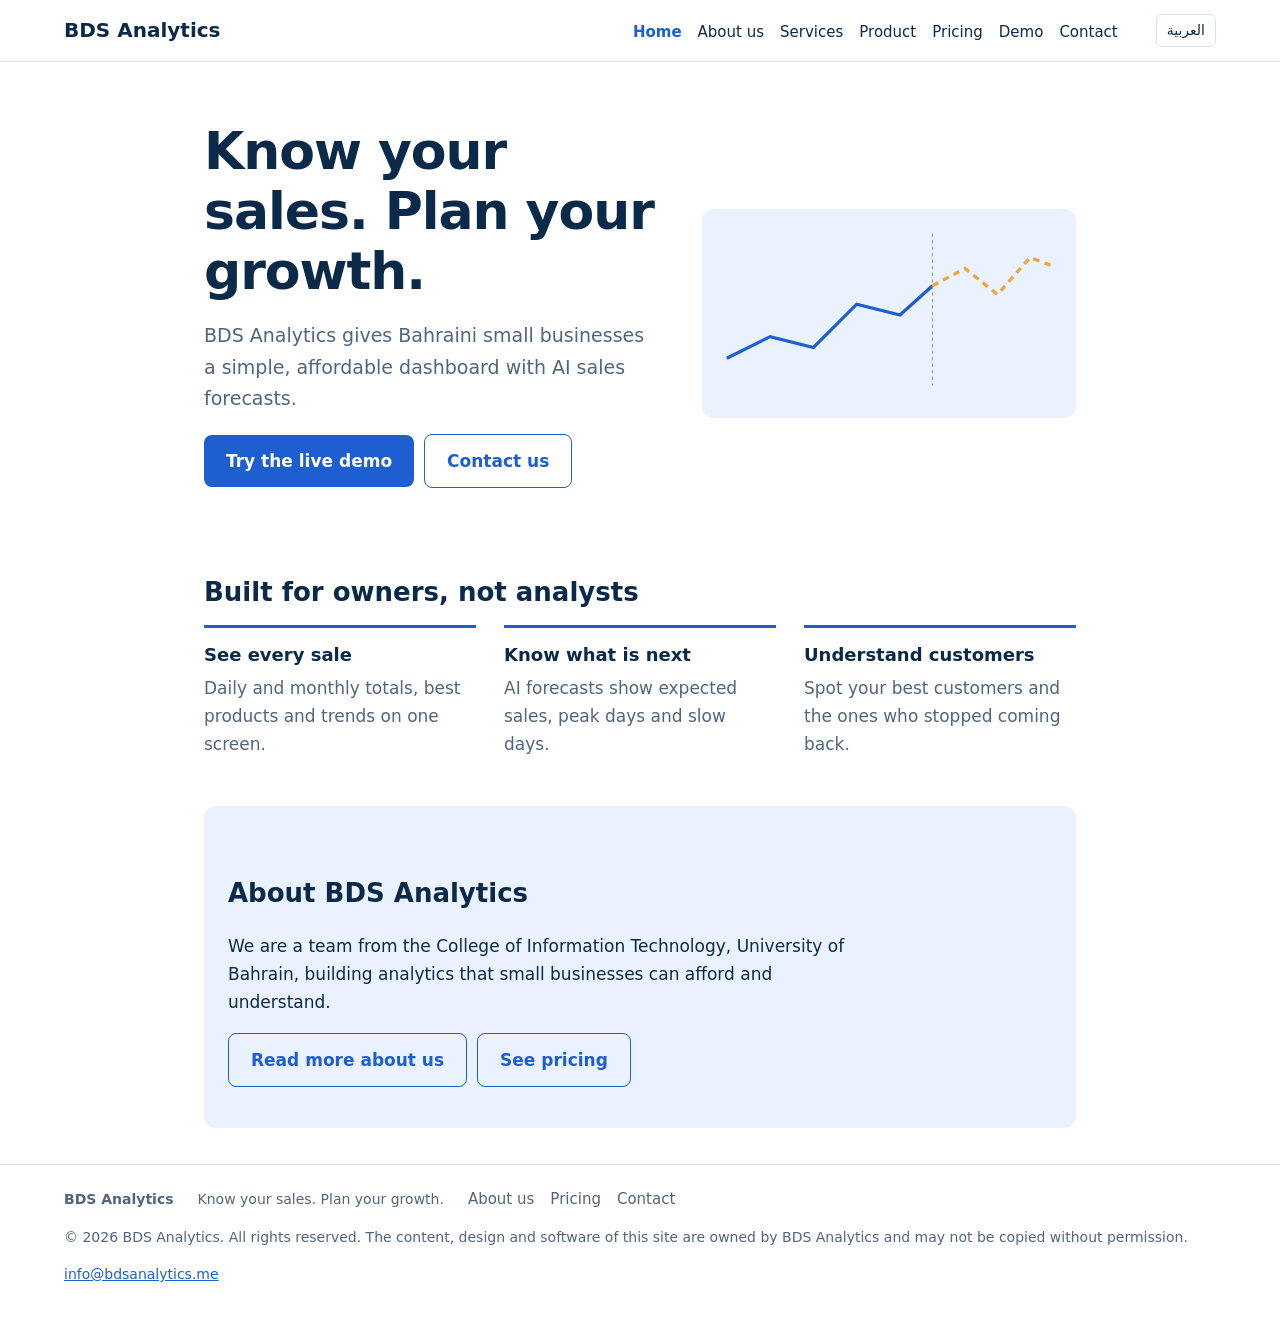
==== index.html @ bbf2737b "Add BDS website" ====
<!doctype html><html lang="en"><head><meta charset="utf-8"><meta name="viewport" content="width=device-width,initial-scale=1"><title>BDS Analytics</title><meta name="description" content="Affordable sales analytics and AI forecasting for Bahraini small businesses."><link rel="stylesheet" href="assets/style.css"></head><body><header><a class="logo" href="index.html">BDS Analytics</a><nav><a href="index.html" data-i="home" aria-current=page></a><a href="about.html" data-i="about"></a><a href="services.html" data-i="services"></a><a href="features.html" data-i="features"></a><a href="pricing.html" data-i="pricing"></a><a href="demo.html" data-i="demo"></a><a href="contact.html" data-i="contact"></a></nav><button id="lang"></button></header><main><section class="hero"><div><h1 data-i="h1"></h1><p class="lead" data-i="h1s"></p><p><a class="btn" href="demo.html" data-i="tryDemo"></a><a class="btn alt" href="contact.html" data-i="contactUs"></a></p></div><div class="chart" dir="ltr"><svg viewBox="0 0 320 160" role="img" aria-label="Sales forecast: actual sales in blue, forecast dashed in amber"><path d="M10 125 L50 105 L90 115 L130 75 L170 85 L200 58" fill="none" stroke="#1d5fd0" stroke-width="3"/><path d="M200 58 L230 42 L260 66 L290 32 L312 40" fill="none" stroke="#f2a33a" stroke-width="3" stroke-dasharray="6 5"/><line x1="200" y1="10" x2="200" y2="150" stroke="#8aa0b8" stroke-dasharray="3 3"/></svg></div></section><h2 data-i="whatH"></h2><div class="grid"><div><h3 data-i="f1t"></h3><p data-i="f1d"></p></div><div><h3 data-i="f2t"></h3><p data-i="f2d"></p></div><div><h3 data-i="f3t"></h3><p data-i="f3d"></p></div></div><section class="about"><h2 data-i="aboutT"></h2><p data-i="aboutTeaser"></p><p><a class="btn alt" href="about.html" data-i="readMore"></a><a class="btn alt" href="pricing.html" data-i="seePrice"></a></p></section></main><footer><div class="foot"><strong>BDS Analytics</strong><span data-i="tag"></span><nav><a href="about.html" data-i="about"></a><a href="pricing.html" data-i="pricing"></a><a href="contact.html" data-i="contact"></a></nav></div><p>&copy; 2026 BDS Analytics. <span data-i="rights"></span> <span data-i="copyNote"></span></p><p><a href="mailto:info@bdsanalytics.me">info@bdsanalytics.me</a></p></footer><script src="assets/app.js"></script></body></html>
---- assets/style.css ----
*{box-sizing:border-box}:root{--ink:#0b2a4a;--blue:#1d5fd0;--sky:#eaf2ff;--amber:#f2a33a;--bg:#fff;--mut:#51657d;--line:#d7e3f4}
@media(prefers-color-scheme:dark){:root{--ink:#e8f0fb;--blue:#6aa3ff;--sky:#12233a;--bg:#0b1624;--mut:#9fb2c8;--line:#23364e}}
body{margin:0;font:17px/1.65 "Segoe UI",Tahoma,system-ui,sans-serif;color:var(--ink);background:var(--bg)}a{color:var(--blue)}
header{display:flex;flex-wrap:wrap;gap:10px 22px;align-items:center;padding:14px 5vw;border-bottom:1px solid var(--line)}
.logo{font-weight:700;font-size:20px;color:var(--ink);text-decoration:none;margin-inline-end:auto}
nav a{margin-inline-end:16px;color:var(--ink);text-decoration:none;font-size:15px}nav a[aria-current]{color:var(--blue);font-weight:700}
#lang{background:none;border:1px solid var(--line);border-radius:6px;padding:4px 10px;color:var(--ink);cursor:pointer;font:inherit;font-size:14px}
main{max-width:1000px;margin:auto;padding:36px 5vw}.hero{display:grid;grid-template-columns:1.1fr .9fr;gap:40px;align-items:center;padding:24px 0}
h1{font-size:clamp(32px,5vw,52px);line-height:1.15;margin:0 0 16px;letter-spacing:-.02em}h2{font-size:26px;margin:42px 0 12px}h3{margin:0 0 4px;font-size:18px}
.lead{color:var(--mut);font-size:19px;max-width:55ch}.btn{display:inline-block;background:var(--blue);color:#fff;padding:12px 22px;border-radius:8px;text-decoration:none;font:inherit;font-weight:600;border:0;cursor:pointer;margin-inline-end:10px}
.btn.alt{background:none;color:var(--blue);border:1px solid var(--blue)}.chart{width:100%;background:var(--sky);border-radius:12px;padding:14px}
.grid{display:grid;grid-template-columns:repeat(auto-fit,minmax(230px,1fr));gap:28px}.grid div{border-top:3px solid var(--blue);padding-top:12px}.grid p{margin:0;color:var(--mut)}
ul{padding-inline-start:20px}form{display:grid;gap:12px;max-width:460px}input,textarea{font:inherit;padding:10px;border:1px solid var(--line);border-radius:8px;background:var(--bg);color:var(--ink)}
footer{border-top:1px solid var(--line);padding:22px 5vw;color:var(--mut);font-size:14px}
a:focus-visible,button:focus-visible,input:focus-visible,textarea:focus-visible{outline:3px solid var(--amber);outline-offset:2px}
@media(max-width:760px){.hero{grid-template-columns:1fr}}
.plans{display:grid;grid-template-columns:repeat(auto-fit,minmax(250px,1fr));gap:20px;margin-top:24px}.plan{border:1px solid var(--line);border-radius:12px;padding:22px}.plan.pop{border:2px solid var(--blue)}
.plan h3{font-size:20px}.price{font-size:34px;font-weight:700;margin:8px 0}.price small{font-size:15px;font-weight:400;color:var(--mut)}.plan ul{color:var(--mut);margin:14px 0 18px}.badge{color:var(--blue);font-weight:700;font-size:14px}
.tg{background:none;border:1px solid var(--blue);color:var(--blue);border-radius:8px;padding:8px 16px;font:inherit;cursor:pointer}.tg[aria-pressed=true]{background:var(--blue);color:#fff}
.foot{display:flex;flex-wrap:wrap;gap:8px 24px;align-items:center;margin-bottom:10px}.foot nav a{color:var(--mut)}.about{margin-top:48px;padding:24px;background:var(--sky);border-radius:12px}.about p{max-width:60ch}
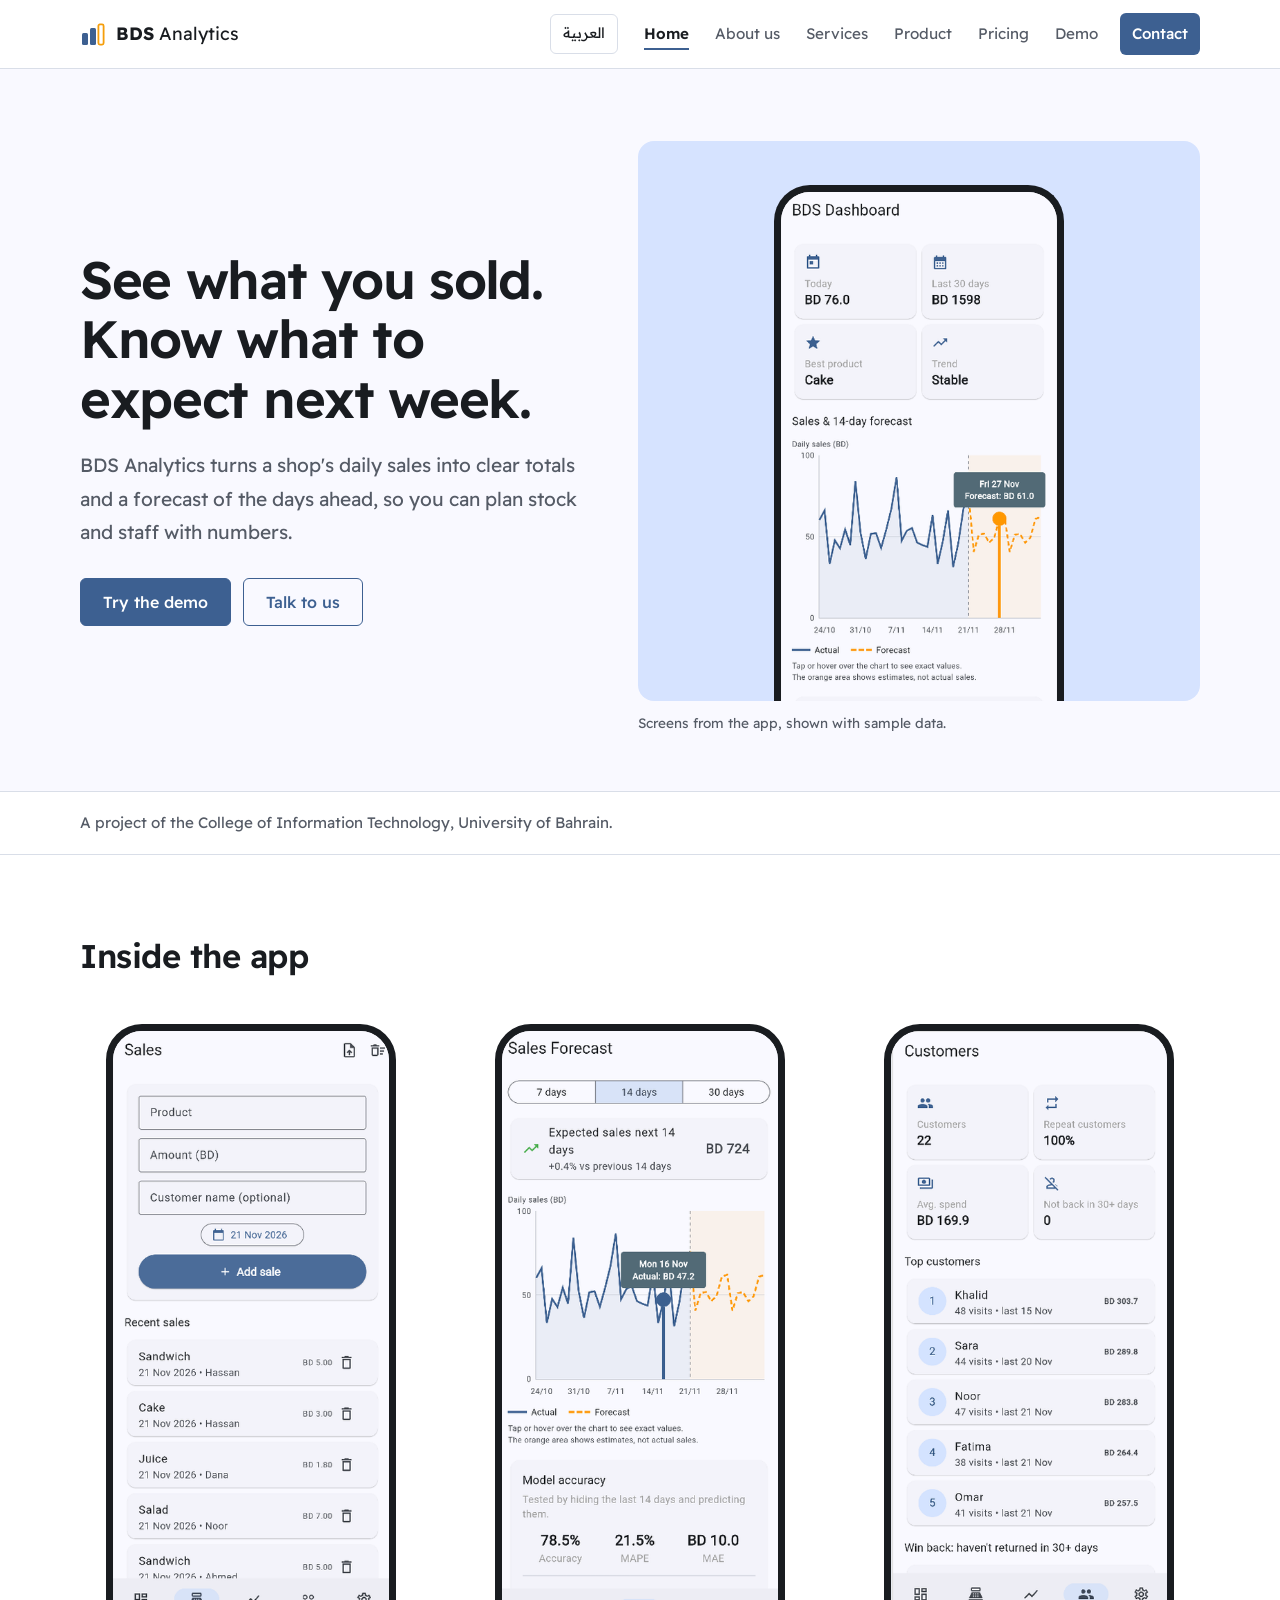
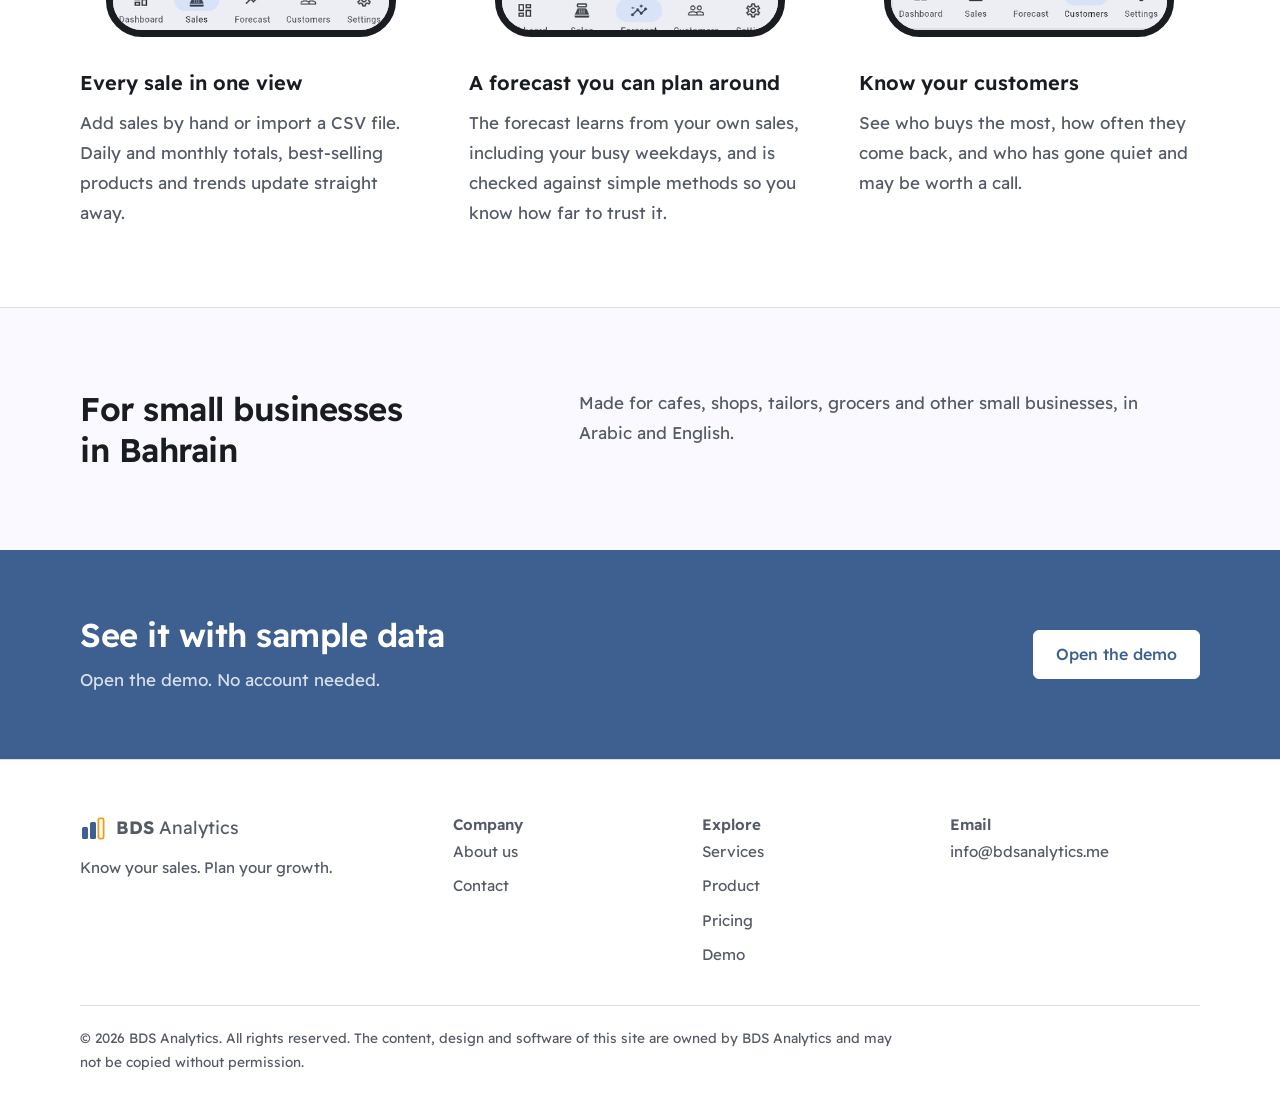
==== commit 88ef4151: "redesign" ====
--- a/index.html
+++ b/index.html
@@ -1 +1,44 @@
-<!doctype html><html lang="en"><head><meta charset="utf-8"><meta name="viewport" content="width=device-width,initial-scale=1"><title>BDS Analytics</title><meta name="description" content="Affordable sales analytics and AI forecasting for Bahraini small businesses."><link rel="stylesheet" href="assets/style.css"></head><body><header><a class="logo" href="index.html">BDS Analytics</a><nav><a href="index.html" data-i="home" aria-current=page></a><a href="about.html" data-i="about"></a><a href="services.html" data-i="services"></a><a href="features.html" data-i="features"></a><a href="pricing.html" data-i="pricing"></a><a href="demo.html" data-i="demo"></a><a href="contact.html" data-i="contact"></a></nav><button id="lang"></button></header><main><section class="hero"><div><h1 data-i="h1"></h1><p class="lead" data-i="h1s"></p><p><a class="btn" href="demo.html" data-i="tryDemo"></a><a class="btn alt" href="contact.html" data-i="contactUs"></a></p></div><div class="chart" dir="ltr"><svg viewBox="0 0 320 160" role="img" aria-label="Sales forecast: actual sales in blue, forecast dashed in amber"><path d="M10 125 L50 105 L90 115 L130 75 L170 85 L200 58" fill="none" stroke="#1d5fd0" stroke-width="3"/><path d="M200 58 L230 42 L260 66 L290 32 L312 40" fill="none" stroke="#f2a33a" stroke-width="3" stroke-dasharray="6 5"/><line x1="200" y1="10" x2="200" y2="150" stroke="#8aa0b8" stroke-dasharray="3 3"/></svg></div></section><h2 data-i="whatH"></h2><div class="grid"><div><h3 data-i="f1t"></h3><p data-i="f1d"></p></div><div><h3 data-i="f2t"></h3><p data-i="f2d"></p></div><div><h3 data-i="f3t"></h3><p data-i="f3d"></p></div></div><section class="about"><h2 data-i="aboutT"></h2><p data-i="aboutTeaser"></p><p><a class="btn alt" href="about.html" data-i="readMore"></a><a class="btn alt" href="pricing.html" data-i="seePrice"></a></p></section></main><footer><div class="foot"><strong>BDS Analytics</strong><span data-i="tag"></span><nav><a href="about.html" data-i="about"></a><a href="pricing.html" data-i="pricing"></a><a href="contact.html" data-i="contact"></a></nav></div><p>&copy; 2026 BDS Analytics. <span data-i="rights"></span> <span data-i="copyNote"></span></p><p><a href="mailto:info@bdsanalytics.me">info@bdsanalytics.me</a></p></footer><script src="assets/app.js"></script></body></html>+<!doctype html><html lang="en" dir="ltr"><head><meta charset="utf-8"><meta name="viewport" content="width=device-width,initial-scale=1">
+<title>BDS Analytics | Sales analytics and forecasting for small businesses in Bahrain</title>
+<meta name="description" content="BDS Analytics gives small businesses in Bahrain a simple sales dashboard with AI forecasting, in Arabic and English.">
+<meta name="theme-color" content="#3D6091">
+<meta property="og:title" content="BDS Analytics | Sales analytics and forecasting for small businesses in Bahrain"><meta property="og:description" content="BDS Analytics gives small businesses in Bahrain a simple sales dashboard with AI forecasting, in Arabic and English."><meta property="og:type" content="website"><meta property="og:url" content="https://bdsanalytics.me/">
+<link rel="icon" href="data:image/svg+xml,%3Csvg xmlns='http://www.w3.org/2000/svg' viewBox='0 0 26 26'%3E%3Crect x='2' y='12' width='6' height='12' rx='1.5' fill='%233D6091'/%3E%3Crect x='10' y='7' width='6' height='17' rx='1.5' fill='%233D6091'/%3E%3Crect x='18.4' y='3.4' width='5.2' height='20.2' rx='1.5' fill='none' stroke='%23F59E0B' stroke-width='1.8'/%3E%3C/svg%3E">
+<link rel="preconnect" href="https://fonts.googleapis.com"><link rel="preconnect" href="https://fonts.gstatic.com" crossorigin>
+<link rel="stylesheet" href="https://fonts.googleapis.com/css2?family=Readex+Pro:wght@300..700&display=swap">
+<link rel="stylesheet" href="assets/style.css">
+<script>try{var l=localStorage.getItem("lang")||((navigator.language||"").slice(0,2)=="ar"?"ar":"en");if(l=="ar"){document.documentElement.lang="ar";document.documentElement.dir="rtl"}}catch(e){}</script>
+<noscript><style>nav.main{display:flex!important}.chart .b{animation:none}</style></noscript>
+</head><body data-page="home">
+<header class="site-h"><div class="wrap bar">
+<a class="brand" href="index.html" aria-label="BDS Analytics"><svg width="26" height="26" viewBox="0 0 26 26" aria-hidden="true"><rect x="2" y="12" width="6" height="12" rx="1.5" fill="var(--brand)"/><rect x="10" y="7" width="6" height="17" rx="1.5" fill="var(--brand)"/><rect x="18.4" y="3.4" width="5.2" height="20.2" rx="1.5" fill="none" stroke="var(--amber)" stroke-width="1.8"/></svg><span><b>BDS</b> Analytics</span></a>
+<button class="menu" id="menu" aria-expanded="false" aria-controls="nav" data-i="menu">Menu</button>
+<button class="lang" id="lang" type="button"></button>
+<nav class="main" id="nav"><a href="index.html" data-i="home" aria-current=page>Home</a><a href="about.html" data-i="about">About us</a><a href="services.html" data-i="services">Services</a><a href="features.html" data-i="features">Product</a><a href="pricing.html" data-i="pricing">Pricing</a><a href="demo.html" data-i="demo">Demo</a><a class="cta" href="contact.html" data-i="contact">Contact</a></nav>
+</div></header>
+<main>
+<section class="hero"><div class="wrap">
+<div><h1 data-i="h1">See what you sold. Know what to expect next week.</h1><p class="lead" data-i="h1s">BDS Analytics turns a shop's daily sales into clear totals and a forecast of the days ahead, so you can plan stock and staff with numbers.</p>
+<div class="actions"><a class="btn" href="demo.html" data-i="tryDemo">Try the demo</a><a class="btn ghost" href="contact.html" data-i="contactUs">Talk to us</a></div></div>
+<div><div class="hero-art"><div class="phone"><img src="assets/screens/dashboard.png" width="400" height="868" data-alt="altDash" alt="BDS dashboard on a phone: sales today and last 30 days, daily sales chart with a 14-day forecast"></div></div>
+<p class="cap" data-i="cCap">Screens from the app, shown with sample data.</p></div>
+</div></section>
+<div class="trust"><div class="wrap" data-i="trust">A project of the College of Information Technology, University of Bahrain.</div></div>
+<section class="section alt"><div class="wrap">
+<div class="sec-head"><h2 data-i="whatH">Inside the app</h2></div>
+<div class="shots">
+<figure><div class="phone"><img src="assets/screens/sales.png" width="400" height="868" data-alt="altSales" alt="BDS sales screen: add a sale by product, amount and customer, and a list of recent sales" loading="lazy"></div><h3 data-i="f1t">Every sale in one view</h3><p data-i="f1d">Add sales by hand or import a CSV file. Daily and monthly totals, best-selling products and trends update straight away.</p></figure>
+<figure><div class="phone"><img src="assets/screens/forecast.png" width="400" height="868" data-alt="altFc" alt="BDS forecast screen: expected sales for the next 14 days and the model accuracy" loading="lazy"></div><h3 data-i="f2t">A forecast you can plan around</h3><p data-i="f2d">The forecast learns from your own sales, including your busy weekdays, and is checked against simple methods so you know how far to trust it.</p></figure>
+<figure><div class="phone"><img src="assets/screens/customers.png" width="400" height="868" data-alt="altCust" alt="BDS customers screen: total customers, repeat rate, and top customers" loading="lazy"></div><h3 data-i="f3t">Know your customers</h3><p data-i="f3d">See who buys the most, how often they come back, and who has gone quiet and may be worth a call.</p></figure>
+</div></div></section>
+<section class="section"><div class="wrap split"><h2 data-i="audT">For small businesses in Bahrain</h2><p data-i="aud">Made for cafes, shops, tailors, grocers and other small businesses, in Arabic and English.</p></div></section>
+<section class="band"><div class="wrap"><div><h2 data-i="ctaT">See it with sample data</h2><p data-i="ctaD">Open the demo. No account needed.</p></div><a class="btn" href="demo.html" data-i="ctaB">Open the demo</a></div></section>
+</main>
+<footer class="site-f"><div class="wrap fgrid">
+<div><a class="brand" href="index.html" aria-label="BDS Analytics"><svg width="26" height="26" viewBox="0 0 26 26" aria-hidden="true"><rect x="2" y="12" width="6" height="12" rx="1.5" fill="var(--brand)"/><rect x="10" y="7" width="6" height="17" rx="1.5" fill="var(--brand)"/><rect x="18.4" y="3.4" width="5.2" height="20.2" rx="1.5" fill="none" stroke="var(--amber)" stroke-width="1.8"/></svg><span><b>BDS</b> Analytics</span></a><p data-i="tag">Know your sales. Plan your growth.</p></div>
+<div><p class="fh" data-i="fCo">Company</p><ul><li><a href="about.html" data-i="about">About us</a></li><li><a href="contact.html" data-i="contact">Contact</a></li></ul></div>
+<div><p class="fh" data-i="fPr">Explore</p><ul><li><a href="services.html" data-i="services">Services</a></li><li><a href="features.html" data-i="features">Product</a></li><li><a href="pricing.html" data-i="pricing">Pricing</a></li><li><a href="demo.html" data-i="demo">Demo</a></li></ul></div>
+<div><p class="fh" data-i="emailL">Email</p><ul><li><a href="mailto:info@bdsanalytics.me">info@bdsanalytics.me</a></li></ul></div>
+</div>
+<div class="wrap legal"><p>&copy; 2026 BDS Analytics. <span data-i="rights">All rights reserved.</span> <span data-i="copyNote">The content, design and software of this site are owned by BDS Analytics and may not be copied without permission.</span></p></div></footer>
+<script src="assets/app.js"></script></body></html>
--- a/assets/style.css
+++ b/assets/style.css
@@ -1,20 +1,236 @@
-*{box-sizing:border-box}:root{--ink:#0b2a4a;--blue:#1d5fd0;--sky:#eaf2ff;--amber:#f2a33a;--bg:#fff;--mut:#51657d;--line:#d7e3f4}
-@media(prefers-color-scheme:dark){:root{--ink:#e8f0fb;--blue:#6aa3ff;--sky:#12233a;--bg:#0b1624;--mut:#9fb2c8;--line:#23364e}}
-body{margin:0;font:17px/1.65 "Segoe UI",Tahoma,system-ui,sans-serif;color:var(--ink);background:var(--bg)}a{color:var(--blue)}
-header{display:flex;flex-wrap:wrap;gap:10px 22px;align-items:center;padding:14px 5vw;border-bottom:1px solid var(--line)}
-.logo{font-weight:700;font-size:20px;color:var(--ink);text-decoration:none;margin-inline-end:auto}
-nav a{margin-inline-end:16px;color:var(--ink);text-decoration:none;font-size:15px}nav a[aria-current]{color:var(--blue);font-weight:700}
-#lang{background:none;border:1px solid var(--line);border-radius:6px;padding:4px 10px;color:var(--ink);cursor:pointer;font:inherit;font-size:14px}
-main{max-width:1000px;margin:auto;padding:36px 5vw}.hero{display:grid;grid-template-columns:1.1fr .9fr;gap:40px;align-items:center;padding:24px 0}
-h1{font-size:clamp(32px,5vw,52px);line-height:1.15;margin:0 0 16px;letter-spacing:-.02em}h2{font-size:26px;margin:42px 0 12px}h3{margin:0 0 4px;font-size:18px}
-.lead{color:var(--mut);font-size:19px;max-width:55ch}.btn{display:inline-block;background:var(--blue);color:#fff;padding:12px 22px;border-radius:8px;text-decoration:none;font:inherit;font-weight:600;border:0;cursor:pointer;margin-inline-end:10px}
-.btn.alt{background:none;color:var(--blue);border:1px solid var(--blue)}.chart{width:100%;background:var(--sky);border-radius:12px;padding:14px}
-.grid{display:grid;grid-template-columns:repeat(auto-fit,minmax(230px,1fr));gap:28px}.grid div{border-top:3px solid var(--blue);padding-top:12px}.grid p{margin:0;color:var(--mut)}
-ul{padding-inline-start:20px}form{display:grid;gap:12px;max-width:460px}input,textarea{font:inherit;padding:10px;border:1px solid var(--line);border-radius:8px;background:var(--bg);color:var(--ink)}
-footer{border-top:1px solid var(--line);padding:22px 5vw;color:var(--mut);font-size:14px}
-a:focus-visible,button:focus-visible,input:focus-visible,textarea:focus-visible{outline:3px solid var(--amber);outline-offset:2px}
-@media(max-width:760px){.hero{grid-template-columns:1fr}}
-.plans{display:grid;grid-template-columns:repeat(auto-fit,minmax(250px,1fr));gap:20px;margin-top:24px}.plan{border:1px solid var(--line);border-radius:12px;padding:22px}.plan.pop{border:2px solid var(--blue)}
-.plan h3{font-size:20px}.price{font-size:34px;font-weight:700;margin:8px 0}.price small{font-size:15px;font-weight:400;color:var(--mut)}.plan ul{color:var(--mut);margin:14px 0 18px}.badge{color:var(--blue);font-weight:700;font-size:14px}
-.tg{background:none;border:1px solid var(--blue);color:var(--blue);border-radius:8px;padding:8px 16px;font:inherit;cursor:pointer}.tg[aria-pressed=true]{background:var(--blue);color:#fff}
-.foot{display:flex;flex-wrap:wrap;gap:8px 24px;align-items:center;margin-bottom:10px}.foot nav a{color:var(--mut)}.about{margin-top:48px;padding:24px;background:var(--sky);border-radius:12px}.about p{max-width:60ch}+/* BDS Analytics site. Same palette as the app: blue primary, amber for forecast, green for peak. */
+*,*::before,*::after{box-sizing:border-box}
+html{-webkit-text-size-adjust:100%}
+:root{
+  --paper:#F9F9FF;--surface:#FFFFFF;--ink:#191C20;--muted:#555B66;--line:#D9DEE8;--tint:#E6ECF7;
+  --brand:#3D6091;--brand-hover:#2F4B74;--on-brand:#FFFFFF;--sel:#D6E3FF;
+  --amber:#F59E0B;--amber-text:#8F5400;--green:#2E9E4F;--green-text:#1B6E36;--error:#B3261E;
+  --font:"Readex Pro","IBM Plex Sans Arabic","Segoe UI",Tahoma,system-ui,sans-serif;
+}
+@media (prefers-color-scheme:dark){:root{
+  --paper:#101418;--surface:#181D24;--ink:#E2E5EB;--muted:#A5ACB8;--line:#2B323C;--tint:#22304A;
+  --brand:#8DB1EB;--brand-hover:#B0C9F2;--on-brand:#0B1F3A;--sel:#2A3F63;
+  --amber:#F5B13C;--amber-text:#F5B13C;--green:#5BC47A;--green-text:#6FD08B;--error:#F2B8B5;
+}}
+[hidden]{display:none!important}
+body{margin:0;background:var(--paper);color:var(--ink);font:400 1.0625rem/1.75 var(--font)}
+html[lang=ar] body{line-height:1.95}
+html[dir=rtl] *{letter-spacing:0!important}
+a{color:inherit}
+p{margin:0 0 1em}
+h1,h2,h3{font-weight:600;margin:0;text-wrap:balance}
+.wrap{width:min(1120px,100% - 48px);margin-inline:auto}
+.muted{color:var(--muted)}
+:focus-visible{outline:3px solid var(--brand);outline-offset:2px;border-radius:4px}
+
+/* header */
+.site-h{background:var(--surface);border-bottom:1px solid var(--line)}
+.bar{display:flex;align-items:center;gap:14px;min-height:68px}
+.brand{display:flex;align-items:center;gap:10px;text-decoration:none;font-size:1.12rem;margin-inline-end:auto;color:var(--ink)}
+.brand b{font-weight:700}
+.brand svg{flex:none}
+nav.main{display:flex;align-items:center;gap:2px}
+nav.main a{padding:8px 12px;text-decoration:none;font-size:.95rem;color:var(--muted);border-radius:6px}
+nav.main a:hover{color:var(--ink)}
+nav.main a[aria-current=page]{color:var(--ink);font-weight:600;text-decoration:underline;text-decoration-color:var(--brand);text-decoration-thickness:2px;text-underline-offset:9px}
+nav.main a.cta{background:var(--brand);color:var(--on-brand);margin-inline-start:8px;font-weight:500;text-decoration:none}
+nav.main a.cta:hover{background:var(--brand-hover);color:var(--on-brand)}
+.lang,.menu{font:inherit;font-size:.9rem;background:none;color:var(--ink);border:1px solid var(--line);border-radius:6px;padding:6px 12px;cursor:pointer}
+.lang:hover,.menu:hover{border-color:var(--ink)}
+.menu{display:none}
+
+/* buttons */
+.btn{display:inline-block;font:inherit;font-weight:500;font-size:1rem;text-decoration:none;padding:12px 22px;border-radius:6px;border:1.5px solid var(--brand);background:var(--brand);color:var(--on-brand);cursor:pointer;line-height:1.4}
+.btn:hover{background:var(--brand-hover);border-color:var(--brand-hover)}
+.btn.ghost{background:none;color:var(--brand);border-color:var(--brand)}
+.btn.ghost:hover{background:var(--brand);color:var(--on-brand)}
+.btn[disabled]{opacity:.6;cursor:wait}
+.actions{display:flex;flex-wrap:wrap;gap:12px;margin-top:28px}
+
+/* hero */
+.hero{padding-block:72px 56px}
+.hero .wrap{display:grid;grid-template-columns:minmax(0,1fr) minmax(0,1.12fr);gap:56px;align-items:center}
+h1{font-size:clamp(2rem,4.1vw,3.3rem);line-height:1.14;letter-spacing:-.025em}
+html[lang=ar] h1{line-height:1.35}
+.lead{font-size:1.2rem;color:var(--muted);max-width:34em;margin-top:20px}
+.panel{background:var(--surface);border:1px solid var(--line);border-radius:10px;padding:20px 22px 16px}
+.panel-top{display:flex;flex-wrap:wrap;justify-content:space-between;gap:8px 16px;font-size:.9rem;margin-bottom:10px}
+.panel-top strong{font-weight:600}
+.legend{display:flex;gap:16px;color:var(--muted)}
+.legend span{display:inline-flex;align-items:center;gap:7px}
+.legend i{display:inline-block;width:12px;height:12px;border-radius:2px}
+.legend .a i{background:var(--brand)}
+.legend .f i{background:color-mix(in srgb,var(--amber) 22%,transparent);border:1.5px solid var(--amber)}
+.chart{direction:ltr}
+.chart svg{display:block;width:100%;height:auto;font-family:var(--font)}
+.chart text{fill:var(--muted);font-size:11px}
+.chart .grid{stroke:var(--line);stroke-width:1}
+.chart .ba{fill:var(--brand)}
+.chart .bf{fill:color-mix(in srgb,var(--amber) 22%,transparent);stroke:var(--amber);stroke-width:1.5}
+.chart .today{stroke:var(--muted);stroke-dasharray:3 4}
+.chart .b{transform-box:fill-box;transform-origin:center bottom;animation:grow .55s cubic-bezier(.2,.7,.2,1) both;animation-delay:var(--d)}
+@keyframes grow{from{transform:scaleY(0)}}
+.cap{font-size:.85rem;color:var(--muted);margin:10px 0 0}
+.trust{border-block:1px solid var(--line);background:var(--surface);padding-block:18px;font-size:.95rem;color:var(--muted)}
+
+/* sections */
+.section{padding-block:80px}
+.section.alt{background:var(--surface);border-block:1px solid var(--line)}
+h2{font-size:clamp(1.5rem,2.6vw,2.05rem);line-height:1.25;letter-spacing:-.015em}
+html[lang=ar] h2{line-height:1.5}
+.sec-head{max-width:40em;margin-bottom:48px}
+.frow{display:grid;grid-template-columns:minmax(0,1fr) minmax(0,1fr);gap:72px;align-items:center;margin-block:56px}
+.frows .frow:first-child{margin-top:0}.frows .frow:last-child{margin-bottom:0}
+.frows .frow:nth-child(even) .vig{order:-1}
+.frow h3{font-size:1.4rem;line-height:1.3;margin-bottom:12px}
+.frow p{color:var(--muted);max-width:30em;margin:0}
+.vig{background:var(--paper);border:1px solid var(--line);border-radius:10px;padding:22px 24px}
+.section.alt .vig{background:var(--paper)}
+.trust+.section.alt{border-top:0}
+.vig h4{font-size:.95rem;font-weight:600;margin:0 0 14px}
+.vig .cap{margin-top:14px}
+.prow{display:grid;grid-template-columns:6.5rem minmax(0,1fr) 2.6rem;align-items:center;gap:12px;margin-block:12px;font-size:.95rem}
+.prow output{text-align:end;font-variant-numeric:tabular-nums}
+.track{height:8px;border-radius:4px;background:var(--tint);overflow:hidden}
+.track i{display:block;height:100%;background:var(--brand);border-radius:4px}
+.wk{display:grid;grid-template-columns:repeat(7,1fr);gap:8px;height:150px}
+.wk div{display:flex;flex-direction:column;justify-content:flex-end;align-items:center;gap:6px;font-size:.75rem;color:var(--muted);text-align:center}
+.wk i{display:block;width:100%;background:color-mix(in srgb,var(--amber) 28%,transparent);border:1.5px solid var(--amber);border-bottom:0;border-radius:3px 3px 0 0}
+.wk .peak i{background:var(--green);border-color:var(--green)}
+.wk .peak{color:var(--green-text);font-weight:600}
+.crow{display:flex;align-items:center;gap:12px;padding-block:11px;border-top:1px solid var(--line);font-size:.95rem}
+.crow:first-of-type{border-top:0}
+.av{flex:none;width:34px;height:34px;border-radius:50%;background:var(--tint);display:grid;place-items:center;font-weight:600;font-size:.9rem}
+.crow div{min-width:0;flex:1}
+.crow strong{display:block;font-weight:600;line-height:1.4}
+.crow span{color:var(--muted);font-size:.88rem}
+.pill{flex:none;font-size:.8rem;color:var(--amber-text);border:1px solid var(--amber);border-radius:999px;padding:1px 10px}
+.split{display:grid;grid-template-columns:minmax(0,1fr) minmax(0,1.4fr);gap:56px}
+.split p{color:var(--muted);max-width:36em}
+.band{background:var(--brand);color:var(--on-brand);padding-block:64px}
+.band .wrap{display:flex;flex-wrap:wrap;align-items:center;justify-content:space-between;gap:24px 48px}
+.band h2{color:var(--on-brand)}
+.band .btn{background:var(--on-brand);color:var(--brand);border-color:var(--on-brand)}
+.band .btn:hover{opacity:.9;background:var(--on-brand);border-color:var(--on-brand)}
+.band p{margin:10px 0 0;color:color-mix(in srgb,var(--on-brand) 80%,transparent)}
+
+/* inner pages */
+.page-h{padding-block:64px 40px}
+.page-h .lead{margin-top:16px}
+.page{padding-bottom:88px}
+.two{display:grid;grid-template-columns:repeat(2,minmax(0,1fr));gap:48px 64px}
+.two h2,.page h2.sm{font-size:1.3rem;margin-bottom:10px}
+.two p{color:var(--muted)}
+.rows{border-top:1px solid var(--line)}
+.rows>div{display:grid;grid-template-columns:minmax(0,1fr) minmax(0,2fr);gap:12px 48px;padding-block:30px;border-bottom:1px solid var(--line)}
+.rows h2,.rows h3{font-size:1.2rem}
+.rows p,.rows ul{margin:0;color:var(--muted)}
+.rows ul{padding-inline-start:1.2em}
+.rows li+li{margin-top:6px}
+.svc{display:grid;grid-template-columns:repeat(2,minmax(0,1fr));gap:40px 64px}
+.svc h3{font-size:1.25rem;margin-bottom:8px}
+.svc p{color:var(--muted);margin:0}
+.svc>div{padding-top:20px;border-top:2px solid var(--brand)}
+.team{list-style:none;margin:0;padding:0;border-top:1px solid var(--line)}
+.team li{display:flex;align-items:center;gap:16px;padding-block:18px;border-bottom:1px solid var(--line)}
+.team .av{width:44px;height:44px;font-size:1.05rem}
+.team strong{display:block;font-weight:600;line-height:1.4}
+.team span{color:var(--muted);font-size:.92rem}
+.team a{margin-inline-start:auto;font-size:.95rem}
+.steps{list-style:none;margin:0;padding:0;display:grid;grid-template-columns:repeat(3,minmax(0,1fr));gap:32px;counter-reset:s}
+.steps li{counter-increment:s;padding-top:18px;border-top:2px solid var(--brand)}
+.steps li::before{content:counter(s);display:block;font-weight:600;color:var(--brand);margin-bottom:6px}
+.steps h3{font-size:1.1rem;margin-bottom:6px}
+.steps p{color:var(--muted);margin:0;font-size:.98rem}
+.video{margin-top:48px;aspect-ratio:16/9;max-width:860px;background:var(--surface);border:1px solid var(--line);border-radius:10px;display:grid;place-items:center;text-align:center;color:var(--muted);padding:24px}
+.video svg{display:block;margin:0 auto 12px}
+.video iframe{width:100%;height:100%;border:0;border-radius:10px}
+
+/* pricing */
+.seg{display:inline-flex;border:1px solid var(--line);border-radius:8px;padding:3px;background:var(--surface);margin-top:28px}
+.tg{font:inherit;font-size:.95rem;background:none;color:var(--muted);border:0;border-radius:6px;padding:8px 18px;cursor:pointer}
+.tg[aria-pressed=true]{background:var(--brand);color:var(--on-brand)}
+.plans{display:grid;grid-template-columns:repeat(3,minmax(0,1fr));gap:20px;margin-top:36px;align-items:stretch}
+.plan{position:relative;display:flex;flex-direction:column;background:var(--surface);border:1px solid var(--line);border-radius:10px;padding:30px 28px}
+.plan h3{font-size:1.25rem}
+.plan .desc{color:var(--muted);margin:6px 0 0;font-size:.98rem}
+.price{font-size:2.5rem;font-weight:600;line-height:1.1;margin:22px 0 4px;font-variant-numeric:tabular-nums}
+.price small{font-size:.95rem;font-weight:400;color:var(--muted)}
+.plan ul{list-style:none;margin:20px 0 28px;padding:0;flex:1}
+.plan li{display:flex;align-items:baseline;gap:12px;padding-block:5px;font-size:.98rem}
+.plan li::before{content:"";flex:none;width:.34em;height:.62em;border:solid var(--green);border-width:0 2px 2px 0;transform:rotate(45deg) translateY(-.12em)}
+.plan.pop{background:var(--brand);color:var(--on-brand);border-color:var(--brand)}
+.plan.pop .desc,.plan.pop .price small{color:color-mix(in srgb,var(--on-brand) 82%,transparent)}
+.plan.pop .btn{background:var(--on-brand);color:var(--brand);border-color:var(--on-brand)}
+.plan.pop .btn:hover{opacity:.9}
+.plan.pop li::before{border-color:var(--on-brand)}
+.plan .btn{text-align:center}
+.tag{position:absolute;top:30px;inset-inline-end:28px;font-size:.8rem;font-weight:500;background:var(--amber);color:#2A1A00;border-radius:4px;padding:1px 10px;line-height:1.6}
+.note{margin-top:28px;color:var(--muted);font-size:.95rem}
+
+/* contact */
+.cgrid{display:grid;grid-template-columns:minmax(0,1.2fr) minmax(0,.8fr);gap:64px}
+form{display:grid;gap:18px}
+label{display:grid;gap:6px;font-size:.95rem;font-weight:500}
+input,textarea{font:inherit;font-weight:400;padding:11px 13px;border:1px solid var(--line);border-radius:6px;background:var(--surface);color:var(--ink);width:100%}
+input:hover,textarea:hover{border-color:var(--muted)}
+textarea{resize:vertical;min-height:140px}
+form .btn{justify-self:start}
+.ok{background:var(--surface);border:1px solid var(--line);border-inline-start:4px solid var(--brand);border-radius:6px;padding:22px 24px}
+.ok h2{font-size:1.2rem;margin-bottom:6px}.ok p{margin:0;color:var(--muted)}
+.err{color:var(--error);margin:0}
+.side h2{font-size:1.1rem;margin-bottom:8px}
+.side p,.side ul{margin:0 0 28px;padding:0;list-style:none}
+.side li+li{margin-top:6px}
+
+/* footer */
+footer.site-f{background:var(--surface);border-top:1px solid var(--line);margin-top:0}
+.fgrid{display:grid;grid-template-columns:1.6fr 1fr 1fr 1.2fr;gap:40px;padding-block:52px 36px}
+.fh{font-weight:600;font-size:.95rem;margin:0 0 12px}
+.fgrid ul{list-style:none;margin:0;padding:0;font-size:.95rem}
+.fgrid li+li{margin-top:8px}
+.fgrid a{text-decoration:none;color:var(--muted)}
+.fgrid a:hover{color:var(--ink);text-decoration:underline}
+.fgrid .brand{margin-bottom:12px}
+.fgrid p{color:var(--muted);font-size:.95rem;margin:0;max-width:22em}
+.legal{border-top:1px solid var(--line);padding-block:20px;font-size:.85rem;color:var(--muted)}
+.legal p{margin:0;max-width:60em}
+
+@media (max-width:900px){
+  .menu{display:inline-block}
+  .bar{flex-wrap:wrap;padding-block:10px}
+  nav.main{display:none;order:5;width:100%;flex-direction:column;align-items:stretch;gap:0;padding-bottom:8px}
+  nav.main.open{display:flex}
+  nav.main a{padding:13px 4px;border-bottom:1px solid var(--line);border-radius:0}
+  nav.main a[aria-current=page]{text-underline-offset:6px}
+  nav.main a.cta{margin:12px 0 0;border:0;border-radius:6px;text-align:center}
+  .hero{padding-block:44px 36px}
+  .hero .wrap,.frow,.split,.two,.svc,.cgrid,.rows>div{grid-template-columns:1fr}
+  .hero .wrap{gap:36px}
+  .frow{gap:28px;margin-block:44px}
+  .frows .frow:nth-child(even) .vig{order:0}
+  .section{padding-block:56px}
+  .steps,.plans{grid-template-columns:1fr}
+  .fgrid{grid-template-columns:1fr 1fr;gap:32px}
+  .split,.cgrid{gap:36px}
+}
+@media (max-width:520px){
+  .wrap{width:min(1120px,100% - 32px)}
+  .fgrid{grid-template-columns:1fr}
+  .prow{grid-template-columns:5.5rem minmax(0,1fr) 2.4rem}
+  .panel{padding:16px 14px 12px}
+  .team li{flex-wrap:wrap}.team a{margin-inline-start:60px}
+}
+@media (prefers-reduced-motion:reduce){.chart .b{animation:none}}
+
+/* app screenshots in phone frames */
+.phone{width:min(100%,290px);margin-inline:auto;border:7px solid #191C20;border-radius:36px;overflow:hidden;background:#F9F9FF;line-height:0}
+.phone img{display:block;width:100%;height:auto;aspect-ratio:400/868;object-fit:cover;object-position:top}
+.hero-art{background:var(--sel);border-radius:16px;padding:44px 0 0;height:560px;overflow:hidden;display:flex;align-items:flex-start}
+.hero-art .phone{border-bottom:0;border-end-start-radius:0;border-end-end-radius:0}
+.shots{display:grid;grid-template-columns:repeat(3,minmax(0,1fr));gap:48px}
+.shots figure{margin:0}
+.shots .phone{margin-bottom:28px}
+.shots h3{font-size:1.25rem;margin-bottom:8px}
+.shots p{color:var(--muted);margin:0;max-width:26em}
+@media (max-width:900px){.shots{grid-template-columns:1fr;gap:56px}.hero-art{height:500px}.shots figure{max-width:420px;margin-inline:auto}}
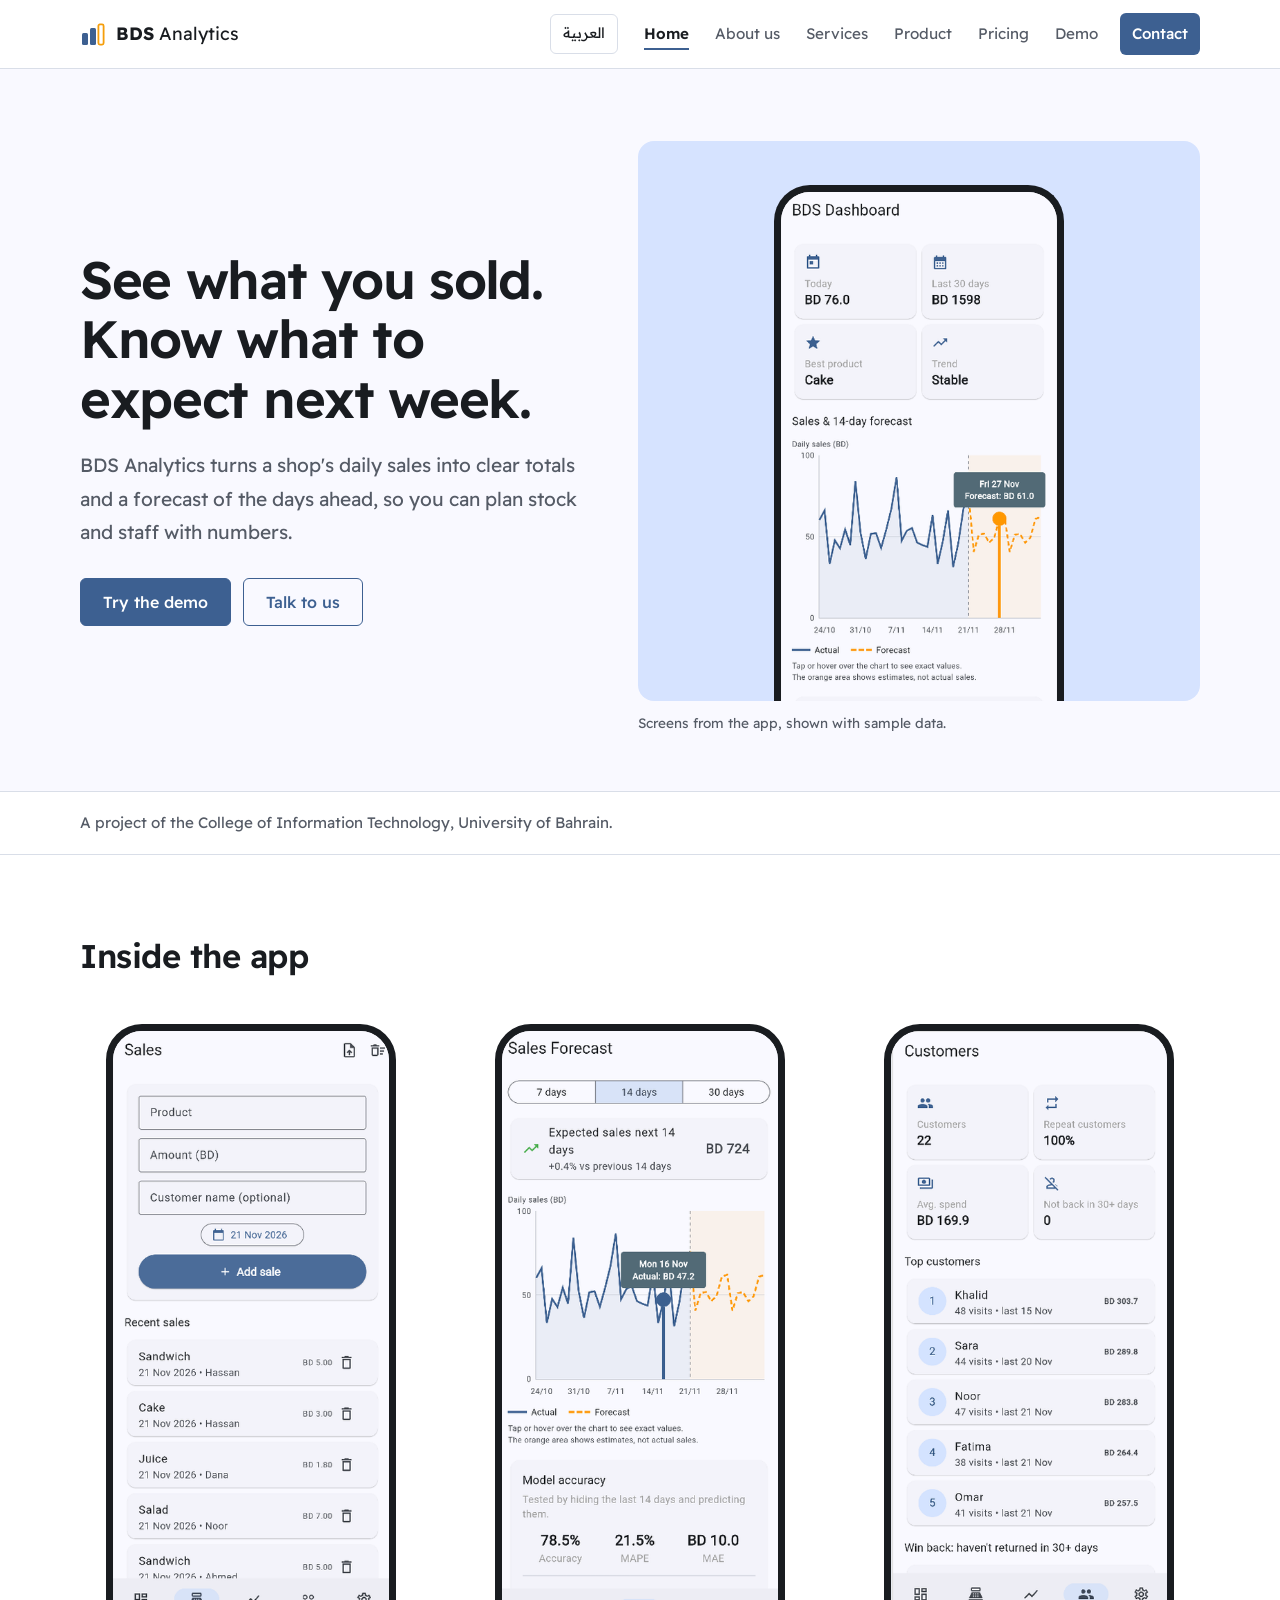
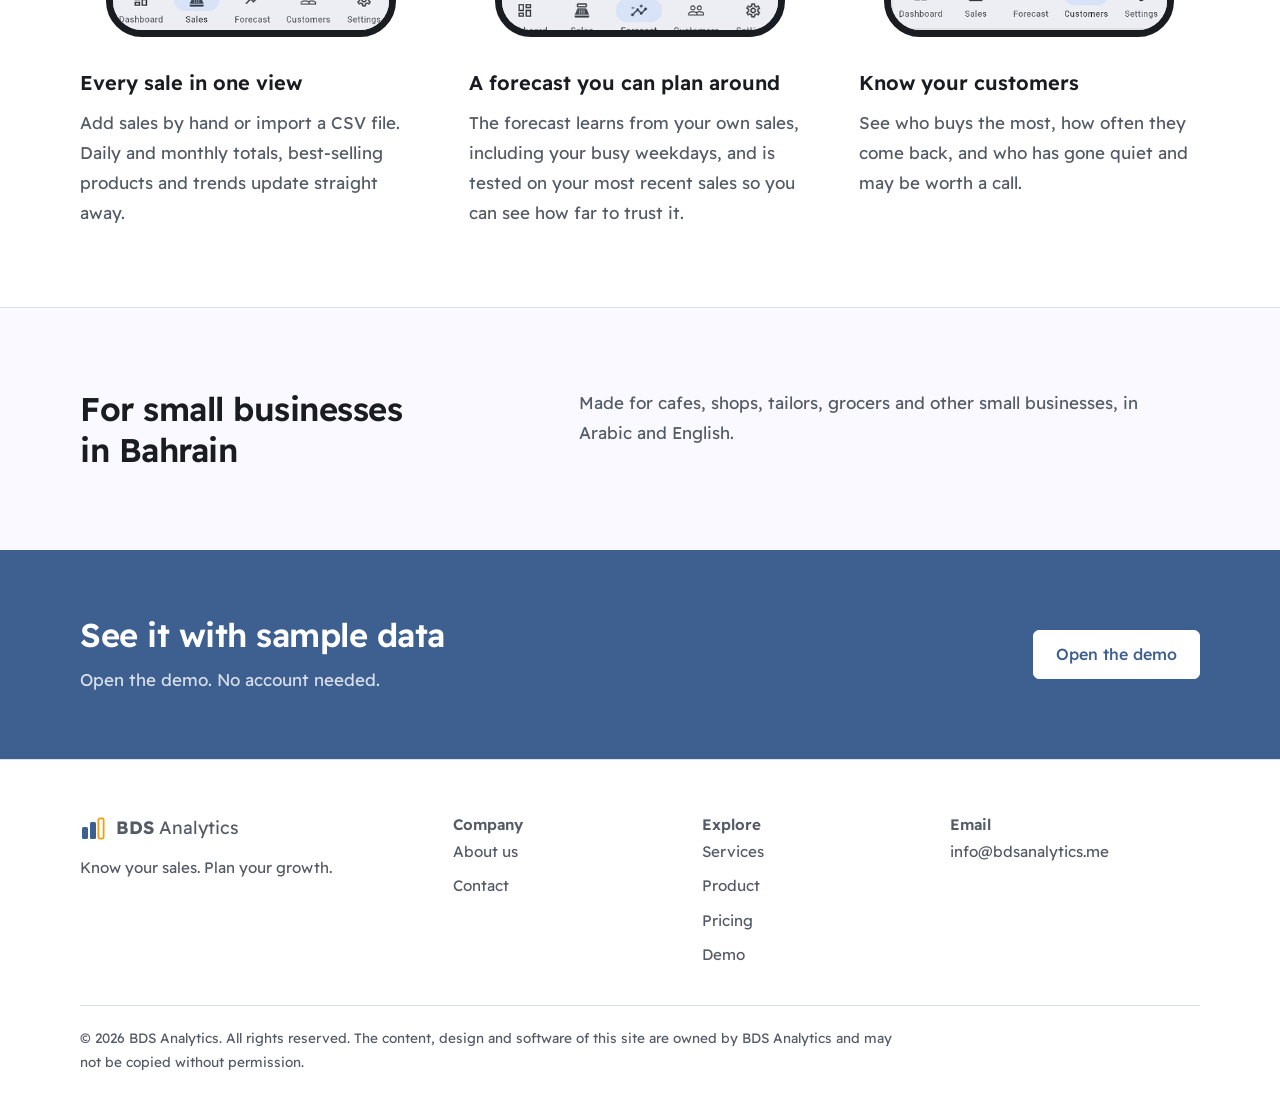
==== commit 73c7070c: "fix forecast wording" ====
--- a/index.html
+++ b/index.html
@@ -6,7 +6,7 @@
 <link rel="icon" href="data:image/svg+xml,%3Csvg xmlns='http://www.w3.org/2000/svg' viewBox='0 0 26 26'%3E%3Crect x='2' y='12' width='6' height='12' rx='1.5' fill='%233D6091'/%3E%3Crect x='10' y='7' width='6' height='17' rx='1.5' fill='%233D6091'/%3E%3Crect x='18.4' y='3.4' width='5.2' height='20.2' rx='1.5' fill='none' stroke='%23F59E0B' stroke-width='1.8'/%3E%3C/svg%3E">
 <link rel="preconnect" href="https://fonts.googleapis.com"><link rel="preconnect" href="https://fonts.gstatic.com" crossorigin>
 <link rel="stylesheet" href="https://fonts.googleapis.com/css2?family=Readex+Pro:wght@300..700&display=swap">
-<link rel="stylesheet" href="assets/style.css">
+<link rel="stylesheet" href="assets/style.css?v=20261123">
 <script>try{var l=localStorage.getItem("lang")||((navigator.language||"").slice(0,2)=="ar"?"ar":"en");if(l=="ar"){document.documentElement.lang="ar";document.documentElement.dir="rtl"}}catch(e){}</script>
 <noscript><style>nav.main{display:flex!important}.chart .b{animation:none}</style></noscript>
 </head><body data-page="home">
@@ -28,7 +28,7 @@
 <div class="sec-head"><h2 data-i="whatH">Inside the app</h2></div>
 <div class="shots">
 <figure><div class="phone"><img src="assets/screens/sales.png" width="400" height="868" data-alt="altSales" alt="BDS sales screen: add a sale by product, amount and customer, and a list of recent sales" loading="lazy"></div><h3 data-i="f1t">Every sale in one view</h3><p data-i="f1d">Add sales by hand or import a CSV file. Daily and monthly totals, best-selling products and trends update straight away.</p></figure>
-<figure><div class="phone"><img src="assets/screens/forecast.png" width="400" height="868" data-alt="altFc" alt="BDS forecast screen: expected sales for the next 14 days and the model accuracy" loading="lazy"></div><h3 data-i="f2t">A forecast you can plan around</h3><p data-i="f2d">The forecast learns from your own sales, including your busy weekdays, and is checked against simple methods so you know how far to trust it.</p></figure>
+<figure><div class="phone"><img src="assets/screens/forecast.png" width="400" height="868" data-alt="altFc" alt="BDS forecast screen: expected sales for the next 14 days and the model accuracy" loading="lazy"></div><h3 data-i="f2t">A forecast you can plan around</h3><p data-i="f2d">The forecast learns from your own sales, including your busy weekdays, and is tested on your most recent sales so you can see how far to trust it.</p></figure>
 <figure><div class="phone"><img src="assets/screens/customers.png" width="400" height="868" data-alt="altCust" alt="BDS customers screen: total customers, repeat rate, and top customers" loading="lazy"></div><h3 data-i="f3t">Know your customers</h3><p data-i="f3d">See who buys the most, how often they come back, and who has gone quiet and may be worth a call.</p></figure>
 </div></div></section>
 <section class="section"><div class="wrap split"><h2 data-i="audT">For small businesses in Bahrain</h2><p data-i="aud">Made for cafes, shops, tailors, grocers and other small businesses, in Arabic and English.</p></div></section>
@@ -41,4 +41,4 @@
 <div><p class="fh" data-i="emailL">Email</p><ul><li><a href="mailto:info@bdsanalytics.me">info@bdsanalytics.me</a></li></ul></div>
 </div>
 <div class="wrap legal"><p>&copy; 2026 BDS Analytics. <span data-i="rights">All rights reserved.</span> <span data-i="copyNote">The content, design and software of this site are owned by BDS Analytics and may not be copied without permission.</span></p></div></footer>
-<script src="assets/app.js"></script></body></html>+<script src="assets/app.js?v=20261123"></script></body></html>
--- a/assets/style.css
+++ b/assets/style.css
@@ -234,3 +234,6 @@
 .shots h3{font-size:1.25rem;margin-bottom:8px}
 .shots p{color:var(--muted);margin:0;max-width:26em}
 @media (max-width:900px){.shots{grid-template-columns:1fr;gap:56px}.hero-art{height:500px}.shots figure{max-width:420px;margin-inline:auto}}
+
+.video.has-media{padding:0;overflow:hidden;background:#000;display:block}
+.video video{display:block;width:100%;height:100%;object-fit:contain;border-radius:10px}
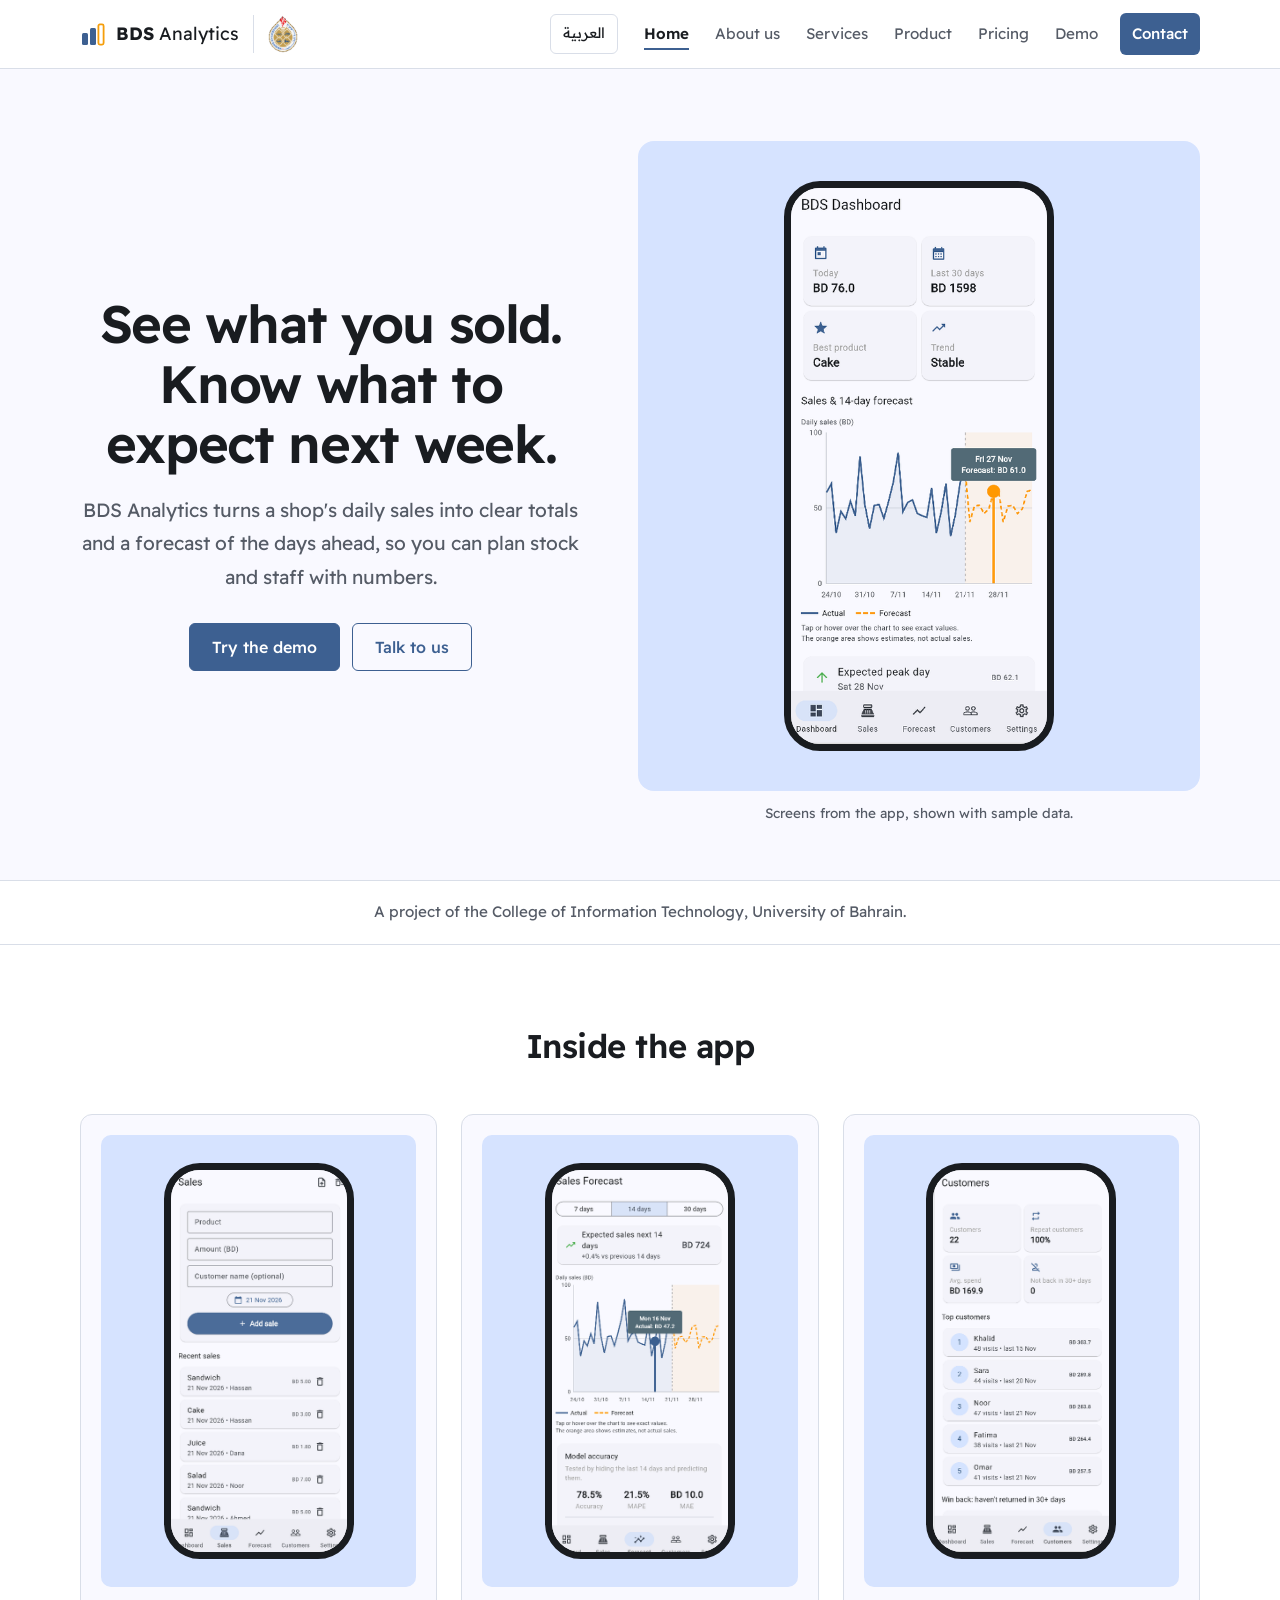
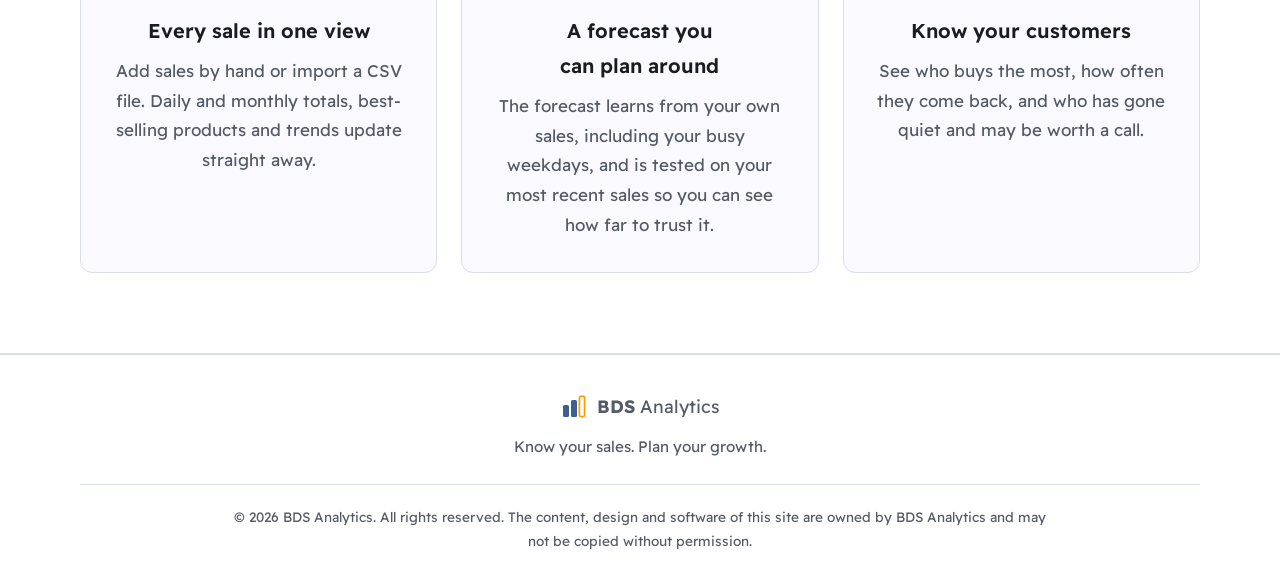
==== commit b4d38409: "centered layout, simpler footer, card hover" ====
--- a/index.html
+++ b/index.html
@@ -6,12 +6,12 @@
 <link rel="icon" href="data:image/svg+xml,%3Csvg xmlns='http://www.w3.org/2000/svg' viewBox='0 0 26 26'%3E%3Crect x='2' y='12' width='6' height='12' rx='1.5' fill='%233D6091'/%3E%3Crect x='10' y='7' width='6' height='17' rx='1.5' fill='%233D6091'/%3E%3Crect x='18.4' y='3.4' width='5.2' height='20.2' rx='1.5' fill='none' stroke='%23F59E0B' stroke-width='1.8'/%3E%3C/svg%3E">
 <link rel="preconnect" href="https://fonts.googleapis.com"><link rel="preconnect" href="https://fonts.gstatic.com" crossorigin>
 <link rel="stylesheet" href="https://fonts.googleapis.com/css2?family=Readex+Pro:wght@300..700&display=swap">
-<link rel="stylesheet" href="assets/style.css?v=20261123">
+<link rel="stylesheet" href="assets/style.css?v=20261232">
 <script>try{var l=localStorage.getItem("lang")||((navigator.language||"").slice(0,2)=="ar"?"ar":"en");if(l=="ar"){document.documentElement.lang="ar";document.documentElement.dir="rtl"}}catch(e){}</script>
 <noscript><style>nav.main{display:flex!important}.chart .b{animation:none}</style></noscript>
 </head><body data-page="home">
 <header class="site-h"><div class="wrap bar">
-<a class="brand" href="index.html" aria-label="BDS Analytics"><svg width="26" height="26" viewBox="0 0 26 26" aria-hidden="true"><rect x="2" y="12" width="6" height="12" rx="1.5" fill="var(--brand)"/><rect x="10" y="7" width="6" height="17" rx="1.5" fill="var(--brand)"/><rect x="18.4" y="3.4" width="5.2" height="20.2" rx="1.5" fill="none" stroke="var(--amber)" stroke-width="1.8"/></svg><span><b>BDS</b> Analytics</span></a>
+<div class="brandwrap"><a class="brand" href="index.html" aria-label="BDS Analytics"><svg width="26" height="26" viewBox="0 0 26 26" aria-hidden="true"><rect x="2" y="12" width="6" height="12" rx="1.5" fill="var(--brand)"/><rect x="10" y="7" width="6" height="17" rx="1.5" fill="var(--brand)"/><rect x="18.4" y="3.4" width="5.2" height="20.2" rx="1.5" fill="none" stroke="var(--amber)" stroke-width="1.8"/></svg><span><b>BDS</b> Analytics</span></a><img class="uob" src="assets/media/uob-logo.png" width="168" height="216" data-alt="altUob" alt="University of Bahrain"></div>
 <button class="menu" id="menu" aria-expanded="false" aria-controls="nav" data-i="menu">Menu</button>
 <button class="lang" id="lang" type="button"></button>
 <nav class="main" id="nav"><a href="index.html" data-i="home" aria-current=page>Home</a><a href="about.html" data-i="about">About us</a><a href="services.html" data-i="services">Services</a><a href="features.html" data-i="features">Product</a><a href="pricing.html" data-i="pricing">Pricing</a><a href="demo.html" data-i="demo">Demo</a><a class="cta" href="contact.html" data-i="contact">Contact</a></nav>
@@ -27,18 +27,13 @@
 <section class="section alt"><div class="wrap">
 <div class="sec-head"><h2 data-i="whatH">Inside the app</h2></div>
 <div class="shots">
-<figure><div class="phone"><img src="assets/screens/sales.png" width="400" height="868" data-alt="altSales" alt="BDS sales screen: add a sale by product, amount and customer, and a list of recent sales" loading="lazy"></div><h3 data-i="f1t">Every sale in one view</h3><p data-i="f1d">Add sales by hand or import a CSV file. Daily and monthly totals, best-selling products and trends update straight away.</p></figure>
-<figure><div class="phone"><img src="assets/screens/forecast.png" width="400" height="868" data-alt="altFc" alt="BDS forecast screen: expected sales for the next 14 days and the model accuracy" loading="lazy"></div><h3 data-i="f2t">A forecast you can plan around</h3><p data-i="f2d">The forecast learns from your own sales, including your busy weekdays, and is tested on your most recent sales so you can see how far to trust it.</p></figure>
-<figure><div class="phone"><img src="assets/screens/customers.png" width="400" height="868" data-alt="altCust" alt="BDS customers screen: total customers, repeat rate, and top customers" loading="lazy"></div><h3 data-i="f3t">Know your customers</h3><p data-i="f3d">See who buys the most, how often they come back, and who has gone quiet and may be worth a call.</p></figure>
+<figure><div class="shotbox"><div class="phone"><img src="assets/screens/sales.png" width="400" height="868" data-alt="altSales" alt="BDS sales screen: add a sale by product, amount and customer, and a list of recent sales" loading="lazy"></div></div><h3 data-i="f1t">Every sale in one view</h3><p data-i="f1d">Add sales by hand or import a CSV file. Daily and monthly totals, best-selling products and trends update straight away.</p></figure>
+<figure><div class="shotbox"><div class="phone"><img src="assets/screens/forecast.png" width="400" height="868" data-alt="altFc" alt="BDS forecast screen: expected sales for the next 14 days and the model accuracy" loading="lazy"></div></div><h3 data-i="f2t">A forecast you can plan around</h3><p data-i="f2d">The forecast learns from your own sales, including your busy weekdays, and is tested on your most recent sales so you can see how far to trust it.</p></figure>
+<figure><div class="shotbox"><div class="phone"><img src="assets/screens/customers.png" width="400" height="868" data-alt="altCust" alt="BDS customers screen: total customers, repeat rate, and top customers" loading="lazy"></div></div><h3 data-i="f3t">Know your customers</h3><p data-i="f3d">See who buys the most, how often they come back, and who has gone quiet and may be worth a call.</p></figure>
 </div></div></section>
-<section class="section"><div class="wrap split"><h2 data-i="audT">For small businesses in Bahrain</h2><p data-i="aud">Made for cafes, shops, tailors, grocers and other small businesses, in Arabic and English.</p></div></section>
-<section class="band"><div class="wrap"><div><h2 data-i="ctaT">See it with sample data</h2><p data-i="ctaD">Open the demo. No account needed.</p></div><a class="btn" href="demo.html" data-i="ctaB">Open the demo</a></div></section>
 </main>
 <footer class="site-f"><div class="wrap fgrid">
 <div><a class="brand" href="index.html" aria-label="BDS Analytics"><svg width="26" height="26" viewBox="0 0 26 26" aria-hidden="true"><rect x="2" y="12" width="6" height="12" rx="1.5" fill="var(--brand)"/><rect x="10" y="7" width="6" height="17" rx="1.5" fill="var(--brand)"/><rect x="18.4" y="3.4" width="5.2" height="20.2" rx="1.5" fill="none" stroke="var(--amber)" stroke-width="1.8"/></svg><span><b>BDS</b> Analytics</span></a><p data-i="tag">Know your sales. Plan your growth.</p></div>
-<div><p class="fh" data-i="fCo">Company</p><ul><li><a href="about.html" data-i="about">About us</a></li><li><a href="contact.html" data-i="contact">Contact</a></li></ul></div>
-<div><p class="fh" data-i="fPr">Explore</p><ul><li><a href="services.html" data-i="services">Services</a></li><li><a href="features.html" data-i="features">Product</a></li><li><a href="pricing.html" data-i="pricing">Pricing</a></li><li><a href="demo.html" data-i="demo">Demo</a></li></ul></div>
-<div><p class="fh" data-i="emailL">Email</p><ul><li><a href="mailto:info@bdsanalytics.me">info@bdsanalytics.me</a></li></ul></div>
 </div>
 <div class="wrap legal"><p>&copy; 2026 BDS Analytics. <span data-i="rights">All rights reserved.</span> <span data-i="copyNote">The content, design and software of this site are owned by BDS Analytics and may not be copied without permission.</span></p></div></footer>
-<script src="assets/app.js?v=20261123"></script></body></html>+<script src="assets/app.js?v=20261232"></script></body></html>
--- a/assets/style.css
+++ b/assets/style.css
@@ -26,7 +26,9 @@
 /* header */
 .site-h{background:var(--surface);border-bottom:1px solid var(--line)}
 .bar{display:flex;align-items:center;gap:14px;min-height:68px}
-.brand{display:flex;align-items:center;gap:10px;text-decoration:none;font-size:1.12rem;margin-inline-end:auto;color:var(--ink)}
+.brandwrap{display:flex;align-items:center;gap:14px;margin-inline-end:auto}
+.uob{height:38px;width:auto;padding-inline-start:14px;border-inline-start:1px solid var(--line)}
+.brand{display:flex;align-items:center;gap:10px;text-decoration:none;font-size:1.12rem;color:var(--ink)}
 .brand b{font-weight:700}
 .brand svg{flex:none}
 nav.main{display:flex;align-items:center;gap:2px}
@@ -127,22 +129,26 @@
 .rows p,.rows ul{margin:0;color:var(--muted)}
 .rows ul{padding-inline-start:1.2em}
 .rows li+li{margin-top:6px}
-.svc{display:grid;grid-template-columns:repeat(2,minmax(0,1fr));gap:40px 64px}
-.svc h3{font-size:1.25rem;margin-bottom:8px}
+.svc{display:grid;grid-template-columns:repeat(2,minmax(0,1fr));gap:24px}
+.svc h2,.svc h3{font-size:1.25rem;margin:0 0 10px}
+.svc ul{margin:0;padding-inline-start:1.2em;color:var(--muted)}
+.svc li+li{margin-top:8px}
 .svc p{color:var(--muted);margin:0}
-.svc>div{padding-top:20px;border-top:2px solid var(--brand)}
-.team{list-style:none;margin:0;padding:0;border-top:1px solid var(--line)}
-.team li{display:flex;align-items:center;gap:16px;padding-block:18px;border-bottom:1px solid var(--line)}
-.team .av{width:44px;height:44px;font-size:1.05rem}
+.svc>div{background:var(--surface);border:1px solid var(--line);border-radius:12px;padding:32px 32px 36px}
+.ic{display:grid;place-items:center;width:44px;height:44px;border-radius:10px;background:var(--tint);color:var(--brand);margin-bottom:20px}
+.team{list-style:none;margin:0;padding:0;display:grid;grid-template-columns:repeat(3,minmax(0,1fr));gap:24px}
+.team li{display:flex;flex-direction:column;align-items:flex-start;gap:14px;padding:28px;background:var(--surface);border:1px solid var(--line);border-radius:12px}
+.team .av{width:52px;height:52px;font-size:1.2rem}
 .team strong{display:block;font-weight:600;line-height:1.4}
 .team span{color:var(--muted);font-size:.92rem}
-.team a{margin-inline-start:auto;font-size:.95rem}
-.steps{list-style:none;margin:0;padding:0;display:grid;grid-template-columns:repeat(3,minmax(0,1fr));gap:32px;counter-reset:s}
-.steps li{counter-increment:s;padding-top:18px;border-top:2px solid var(--brand)}
-.steps li::before{content:counter(s);display:block;font-weight:600;color:var(--brand);margin-bottom:6px}
-.steps h3{font-size:1.1rem;margin-bottom:6px}
+.team a{font-size:.95rem}
+.svc .wide{grid-column:1/-1}
+.steps{list-style:none;margin:0;padding:0;display:grid;grid-template-columns:repeat(3,minmax(0,1fr));gap:24px;counter-reset:s}
+.steps li{counter-increment:s;background:var(--surface);border:1px solid var(--line);border-radius:12px;padding:32px 32px 36px}
+.steps li::before{content:counter(s);display:grid;place-items:center;width:44px;height:44px;border-radius:10px;background:var(--tint);color:var(--brand);font-weight:600;font-size:1.1rem;margin-bottom:20px}
+.steps h3{font-size:1.25rem;margin:0 0 8px}
 .steps p{color:var(--muted);margin:0;font-size:.98rem}
-.video{margin-top:48px;aspect-ratio:16/9;max-width:860px;background:var(--surface);border:1px solid var(--line);border-radius:10px;display:grid;place-items:center;text-align:center;color:var(--muted);padding:24px}
+.video{margin-top:48px;aspect-ratio:16/9;max-width:720px;background:var(--surface);border:1px solid var(--line);border-radius:10px;display:grid;place-items:center;text-align:center;color:var(--muted);padding:24px}
 .video svg{display:block;margin:0 auto 12px}
 .video iframe{width:100%;height:100%;border:0;border-radius:10px}
 
@@ -169,18 +175,20 @@
 .note{margin-top:28px;color:var(--muted);font-size:.95rem}
 
 /* contact */
-.cgrid{display:grid;grid-template-columns:minmax(0,1.2fr) minmax(0,.8fr);gap:64px}
+.cgrid{display:grid;grid-template-columns:minmax(0,1.25fr) minmax(0,.75fr);gap:24px;align-items:start}
+.cgrid>div:first-child,.side .tile{background:var(--surface);border:1px solid var(--line);border-radius:12px;padding:32px}
 form{display:grid;gap:18px}
 label{display:grid;gap:6px;font-size:.95rem;font-weight:500}
 input,textarea{font:inherit;font-weight:400;padding:11px 13px;border:1px solid var(--line);border-radius:6px;background:var(--surface);color:var(--ink);width:100%}
 input:hover,textarea:hover{border-color:var(--muted)}
 textarea{resize:vertical;min-height:140px}
 form .btn{justify-self:start}
-.ok{background:var(--surface);border:1px solid var(--line);border-inline-start:4px solid var(--brand);border-radius:6px;padding:22px 24px}
+.ok{border-inline-start:4px solid var(--brand);padding:6px 20px}
 .ok h2{font-size:1.2rem;margin-bottom:6px}.ok p{margin:0;color:var(--muted)}
 .err{color:var(--error);margin:0}
-.side h2{font-size:1.1rem;margin-bottom:8px}
-.side p,.side ul{margin:0 0 28px;padding:0;list-style:none}
+.side{display:grid;gap:24px}
+.side h2{font-size:1.25rem;margin:0 0 10px}
+.side p,.side ul{margin:0;padding:0;list-style:none}
 .side li+li{margin-top:6px}
 
 /* footer */
@@ -212,28 +220,93 @@
   .section{padding-block:56px}
   .steps,.plans{grid-template-columns:1fr}
   .fgrid{grid-template-columns:1fr 1fr;gap:32px}
-  .split,.cgrid{gap:36px}
+  .split{gap:36px}
 }
 @media (max-width:520px){
   .wrap{width:min(1120px,100% - 32px)}
   .fgrid{grid-template-columns:1fr}
   .prow{grid-template-columns:5.5rem minmax(0,1fr) 2.4rem}
   .panel{padding:16px 14px 12px}
-  .team li{flex-wrap:wrap}.team a{margin-inline-start:60px}
+  .team{grid-template-columns:1fr}
 }
 @media (prefers-reduced-motion:reduce){.chart .b{animation:none}}
 
 /* app screenshots in phone frames */
 .phone{width:min(100%,290px);margin-inline:auto;border:7px solid #191C20;border-radius:36px;overflow:hidden;background:#F9F9FF;line-height:0}
 .phone img{display:block;width:100%;height:auto;aspect-ratio:400/868;object-fit:cover;object-position:top}
-.hero-art{background:var(--sel);border-radius:16px;padding:44px 0 0;height:560px;overflow:hidden;display:flex;align-items:flex-start}
-.hero-art .phone{border-bottom:0;border-end-start-radius:0;border-end-end-radius:0}
-.shots{display:grid;grid-template-columns:repeat(3,minmax(0,1fr));gap:48px}
-.shots figure{margin:0}
-.shots .phone{margin-bottom:28px}
-.shots h3{font-size:1.25rem;margin-bottom:8px}
-.shots p{color:var(--muted);margin:0;max-width:26em}
-@media (max-width:900px){.shots{grid-template-columns:1fr;gap:56px}.hero-art{height:500px}.shots figure{max-width:420px;margin-inline:auto}}
+.hero-art{background:var(--sel);border-radius:16px;padding:40px 0;display:flex;justify-content:center;align-items:center}
+.hero-art .phone{width:min(70%,270px);margin:0}
+.shots{display:grid;grid-template-columns:repeat(3,minmax(0,1fr));gap:24px}
+.shots figure{margin:0;background:var(--paper);border:1px solid var(--line);border-radius:12px;padding:20px 20px 32px}
+.shotbox{background:var(--sel);border-radius:10px;padding:28px 0;display:flex;justify-content:center;align-items:center;margin-bottom:26px}
+.shotbox .phone{width:min(62%,190px);margin:0}
+.shots h3{font-size:1.25rem;margin:0 12px 8px}
+.shots p{color:var(--muted);margin:0 12px}
+.split.box{background:var(--surface);border:1px solid var(--line);border-radius:12px;padding:44px 48px;align-items:center}
+@media (max-width:900px){.shots{grid-template-columns:1fr}.shots figure{max-width:460px;margin-inline:auto}.split.box{padding:28px}}
 
 .video.has-media{padding:0;overflow:hidden;background:#000;display:block}
 .video video{display:block;width:100%;height:100%;object-fit:contain;border-radius:10px}
+
+@media (max-width:640px){.video.has-media{max-width:86%;margin-inline:auto}}
+@media (max-width:520px){.brandwrap{gap:8px}.brand{font-size:1rem;gap:8px}.uob{height:30px;padding-inline-start:8px}.bar{gap:8px}}
+
+.supc{display:flex;align-items:center;gap:20px;background:var(--surface);border:1px solid var(--line);border-radius:12px;padding:28px}
+.supc .av,.supc img{flex:none;width:72px;height:72px;border-radius:50%;object-fit:cover}
+.supc .av{font-size:1.6rem}
+.supc strong{display:block;font-size:1.2rem;font-weight:600;line-height:1.4}
+.supc span:not(.av){display:block;color:var(--muted);font-size:.95rem}
+.supc a{display:inline-block;margin-top:6px;font-size:.95rem}
+.supc img{object-position:center 25%}
+
+.team{align-items:stretch}
+.team li{gap:10px}
+.team .mail{font-size:.9rem;color:var(--muted);text-decoration:none;word-break:break-all;margin-top:2px}
+.team .mail:hover{color:var(--ink);text-decoration:underline}
+.team .av{margin-bottom:6px}
+:root[dir=rtl] .team .mail{text-align:right}
+
+.demobox{background:var(--surface);border:1px solid var(--line);border-radius:12px;padding:44px 48px 48px}
+.demobox .steps{gap:24px}
+.demobox .steps li{background:var(--paper);border:1px solid var(--line);border-radius:12px;padding:28px 28px 32px}
+.demobox .video{margin:48px auto 0;max-width:760px;width:100%}
+@media (max-width:640px){.demobox{padding:28px 22px 30px}.demobox .steps{gap:16px}.demobox .video.has-media{max-width:100%;margin-top:32px}}
+
+/* card hover lift */
+.svc>div,.team li,.steps li,.plan,.supc,.side .tile,.cgrid>div:first-child{transition:transform .2s ease,box-shadow .2s ease,border-color .2s ease}
+@media (hover:hover) and (prefers-reduced-motion:no-preference){
+  .svc>div:hover,.team li:hover,.steps li:hover,.plan:hover,.supc:hover,.side .tile:hover{transform:translateY(-6px);box-shadow:0 14px 30px rgba(30,42,58,.12);border-color:var(--brand)}
+  :root[data-theme=dark] .svc>div:hover,:root[data-theme=dark] .team li:hover,:root[data-theme=dark] .steps li:hover,:root[data-theme=dark] .plan:hover,:root[data-theme=dark] .supc:hover,:root[data-theme=dark] .side .tile:hover{box-shadow:0 14px 30px rgba(0,0,0,.45)}
+}
+
+/* centered layout */
+.hero .wrap>div:first-child,.page-h,.sec-head,.frow>div,.two>div,.split>div,.band .wrap,.rows>div,.trust{text-align:center}
+.lead,.sec-head,.frow p,.split p,.two p{margin-inline:auto}
+.actions{justify-content:center}
+.hero .wrap{text-align:center}
+.svc>div,.plan,.team li,.supc,.cgrid>div:first-child,.side .tile,.steps li{text-align:center}
+.steps li::before{margin-inline:auto}
+.svc ul,.rows ul,.plan ul,.frow ul{display:inline-block;text-align:start}
+.plan{align-items:center}.plan ul{flex:1}
+.team li{align-items:center}
+.supc{flex-direction:column;justify-content:center}
+.band .wrap{justify-content:center;flex-direction:column}
+.rows>div{grid-template-columns:1fr}
+.fgrid,footer .wrap,footer .cols{text-align:center}
+.page h1,.page-h h1{margin-inline:auto}
+.crow{text-align:start}
+.cgrid label,.cgrid input,.cgrid textarea,.cgrid select{text-align:start}
+.cgrid form label{text-align:start}
+.page h2,.section h2,.page h2.sm,.two h2{text-align:center}
+.ic{margin-inline:auto}
+.fgrid>div,.fgrid p{text-align:center;margin-inline:auto}
+.fgrid .brand{justify-content:center}
+.fgrid{justify-items:center}
+.split{grid-template-columns:1fr;gap:12px}
+.foot-b,footer .legal,footer.site-f p{text-align:center}
+.shots figure,.shots h3,.shots p{text-align:center}
+.legal p,.note,.cap{text-align:center;margin-inline:auto}
+.legal{text-align:center}
+.split.box{text-align:center}
+.fgrid{grid-template-columns:1fr;padding-block:36px 24px}
+.fgrid>div{display:flex;flex-direction:column;align-items:center}
